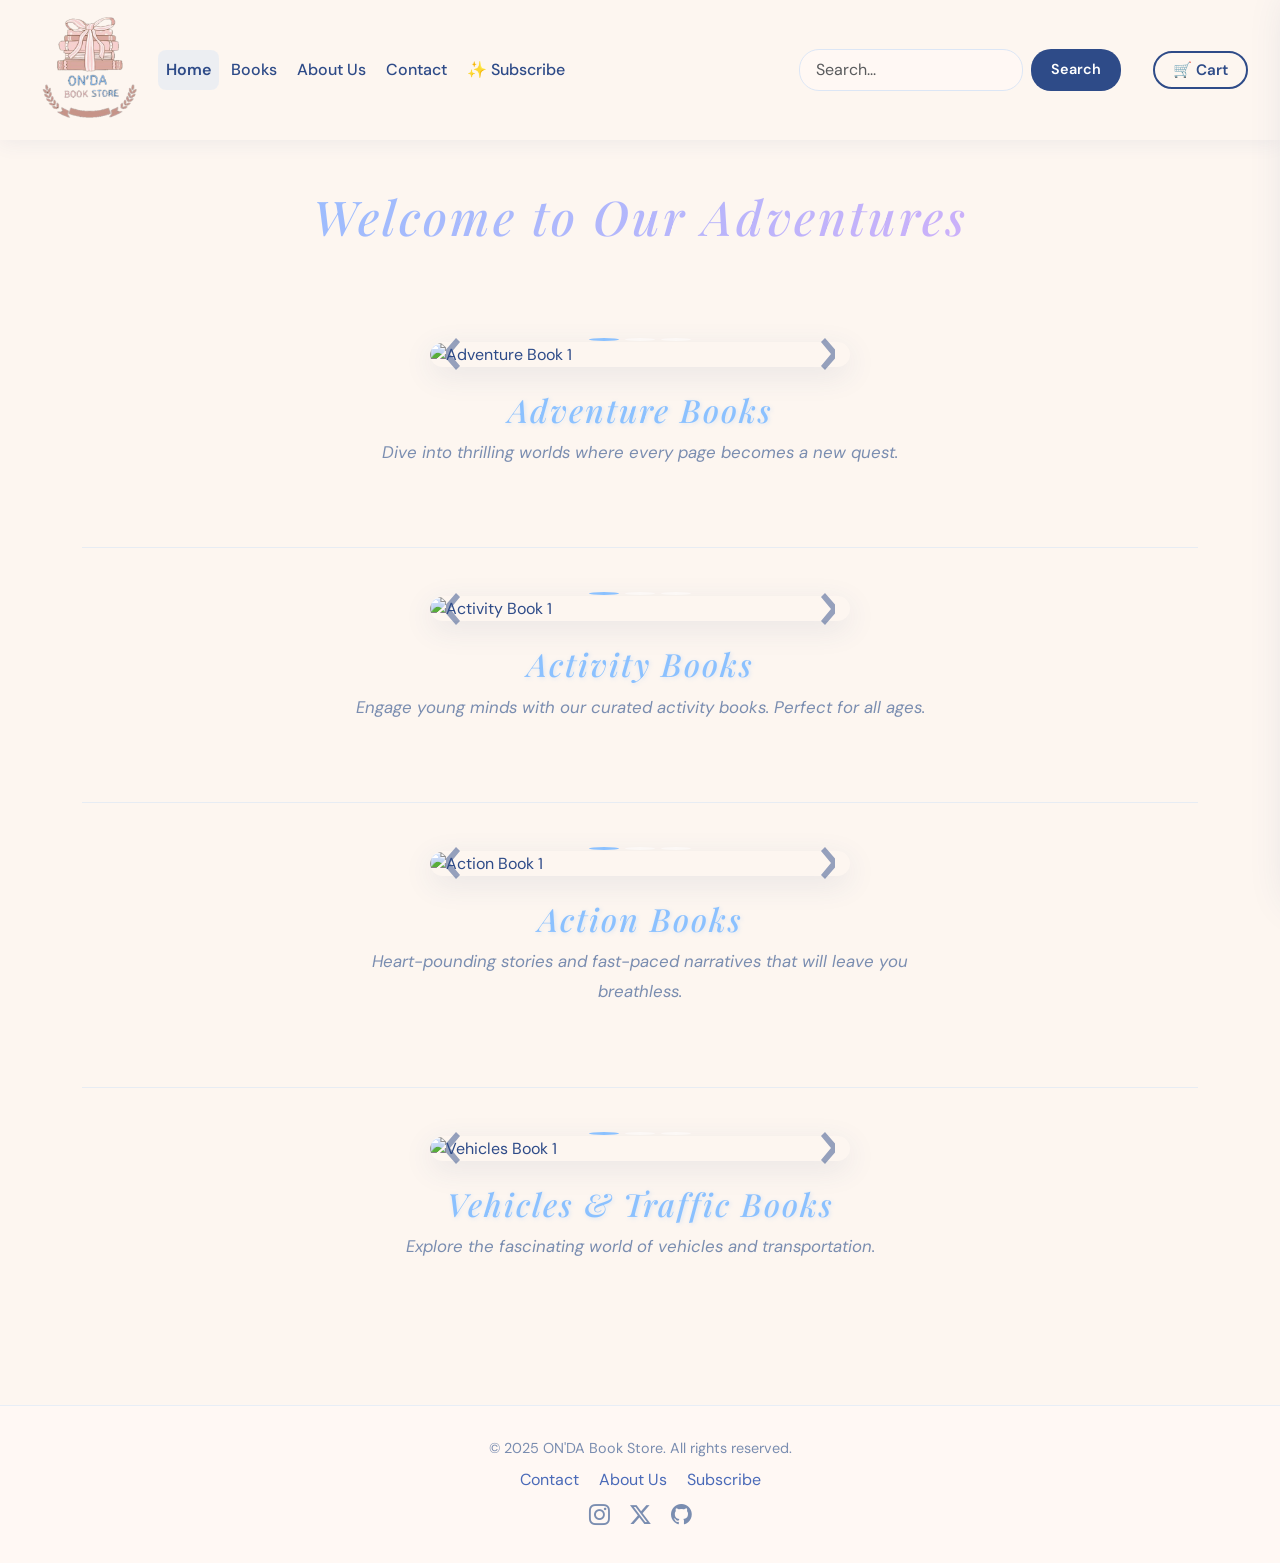
==== index.html @ bb0eda24 "ilk yukleme" ====
<!doctype html>
<html lang="en">
<head>
  <meta charset="utf-8">
  <title>ON'DA Book Store — Home</title>
  <meta name="viewport" content="width=device-width, initial-scale=1.0">
  <link href="https://cdn.jsdelivr.net/npm/bootstrap@5.0.2/dist/css/bootstrap.min.css" rel="stylesheet" integrity="sha384-EVSTQN3/azprG1Anm3QDgpJLIm9Nao0Yz1ztcQTwFspd3yD65VohhpuuCOmLASjC" crossorigin="anonymous">
  <link rel="stylesheet" href="https://cdn.jsdelivr.net/npm/bootstrap-icons@1.11.3/font/bootstrap-icons.css">
  <link rel="stylesheet" href="style.css">
</head>
<body>
<nav class="navbar navbar-expand-lg navbar-light">
  <div class="container-fluid">
    <a class="navbar-brand" href="index.html"><img src="logo.png" alt="ON'DA Book Store" width="110" height="110"></a>
    <button class="navbar-toggler" type="button" data-bs-toggle="collapse" data-bs-target="#navbarNav" aria-controls="navbarNav" aria-expanded="false" aria-label="Toggle navigation"><span class="navbar-toggler-icon"></span></button>
    <div class="collapse navbar-collapse" id="navbarNav">
      <ul class="navbar-nav me-auto mb-2 mb-lg-0">
        <li class="nav-item"><a class="nav-link active" href="index.html">Home</a></li>
        <li class="nav-item"><a class="nav-link" href="books.html">Books</a></li>
        <li class="nav-item"><a class="nav-link" href="aboutus.html">About Us</a></li>
        <li class="nav-item"><a class="nav-link" href="contact.html">Contact</a></li>
        <li class="nav-item"><a class="nav-link" href="subscription.html">✨ Subscribe</a></li>
      </ul>
      <div class="d-flex align-items-center gap-3">
        <form class="d-flex" onsubmit="event.preventDefault(); searchSite();"><input id="searchBox" class="form-control me-2" type="text" placeholder="Search..."><button class="btn btn-search" type="submit">Search</button></form>
        <div id="authNavArea"></div>
        <button id="cartBtn" class="btn-cart" onclick="openCart()">🛒 Cart <span class="cart-badge">0</span></button>
      </div>
    </div>
  </div>
</nav>
<!-- CART SIDEBAR -->
<div class="cart-overlay" id="cartOverlay"></div>
<div class="cart-sidebar" id="cartSidebar">
  <div class="cart-header"><h3>🛒 My Cart</h3><button class="btn-close-cart" onclick="closeCart()">✕</button></div>
  <div class="cart-items" id="cartItems"></div>
  <div class="cart-footer">
    <div class="cart-total"><span>Total</span><span id="cartTotal">$0</span></div>
    <button class="btn-checkout" onclick="openPaymentModal()">Proceed to Checkout →</button>
    <button class="btn-view-cart" onclick="window.location.href='cart.html'; closeCart();">View Cart</button>
  </div>
</div>
<!-- PAYMENT MODAL -->
<div class="modal-overlay" id="paymentModal">
  <div class="payment-modal" style="position:relative">
    <button class="btn-close-modal" onclick="closePaymentModal()">✕</button>
    <div class="payment-form">
      <h3>💳 Payment</h3>
      <div class="payment-methods">
        <button class="pay-method active" onclick="selectPayMethod(this)">💳 Credit Card</button>
        <button class="pay-method" onclick="selectPayMethod(this)">🏦 Bank Transfer</button>
      </div>
      <div class="card-field"><label>Cardholder Name</label><input type="text" placeholder="Full Name"></div>
      <div class="card-field"><label>Card Number</label><input type="text" placeholder="0000 0000 0000 0000" maxlength="19"></div>
      <div class="card-row">
        <div class="card-field"><label>Expiry Date</label><input type="text" placeholder="MM/YY" maxlength="5"></div>
        <div class="card-field"><label>CVV</label><input type="text" placeholder="123" maxlength="3"></div>
      </div>
      <button class="btn-pay" onclick="completePurchase()">Complete Purchase 🎉</button>
      <p class="secure-badge">🔒 Secured with 256-bit SSL encryption</p>
    </div>
    <div class="success-state" style="display:none">
      <span class="checkmark">✅</span>
      <h4>Order Confirmed!</h4>
      <p>Thank you! Your e-books are now available in your account.</p>
    </div>
  </div>
</div>

<div class="container" id="content">
  <div class="row"><div class="col-12 text-center mt-5 mb-3"><h1 class="anabaslik">Welcome to Our Adventures</h1></div></div>

  <div class="category-section">
    <div class="carousel-wrapper">
      <div id="carousel1" class="carousel slide" data-bs-ride="carousel">
        <div class="carousel-indicators">
          <button type="button" data-bs-target="#carousel1" data-bs-slide-to="0" class="active" aria-label="Slide 1"></button>
          <button type="button" data-bs-target="#carousel1" data-bs-slide-to="1" aria-label="Slide 2"></button>
          <button type="button" data-bs-target="#carousel1" data-bs-slide-to="2" aria-label="Slide 3"></button>
        </div>
        <div class="carousel-inner">
          <div class="carousel-item active"><img src="kapak.png" alt="Adventure Book 1"></div>
          <div class="carousel-item"><img src="kapak.png" alt="Adventure Book 2"></div>
          <div class="carousel-item"><img src="kapak.png" alt="Adventure Book 3"></div>
        </div>
        <button class="carousel-control-prev" type="button" data-bs-target="#carousel1" data-bs-slide="prev"><span class="carousel-control-prev-icon"></span><span class="visually-hidden">Previous</span></button>
        <button class="carousel-control-next" type="button" data-bs-target="#carousel1" data-bs-slide="next"><span class="carousel-control-next-icon"></span><span class="visually-hidden">Next</span></button>
      </div>
    </div>
    <h2 class="category-title mt-4">Adventure Books</h2>
    <p class="category-desc">Dive into thrilling worlds where every page becomes a new quest.</p>
  </div>

  <div class="category-section">
    <div class="carousel-wrapper">
      <div id="carousel2" class="carousel slide" data-bs-ride="carousel">
        <div class="carousel-indicators">
          <button type="button" data-bs-target="#carousel2" data-bs-slide-to="0" class="active" aria-label="Slide 1"></button>
          <button type="button" data-bs-target="#carousel2" data-bs-slide-to="1" aria-label="Slide 2"></button>
          <button type="button" data-bs-target="#carousel2" data-bs-slide-to="2" aria-label="Slide 3"></button>
        </div>
        <div class="carousel-inner">
          <div class="carousel-item active"><img src="kapak.png" alt="Activity Book 1"></div>
          <div class="carousel-item"><img src="kapak.png" alt="Activity Book 2"></div>
          <div class="carousel-item"><img src="kapak.png" alt="Activity Book 3"></div>
        </div>
        <button class="carousel-control-prev" type="button" data-bs-target="#carousel2" data-bs-slide="prev"><span class="carousel-control-prev-icon"></span><span class="visually-hidden">Previous</span></button>
        <button class="carousel-control-next" type="button" data-bs-target="#carousel2" data-bs-slide="next"><span class="carousel-control-next-icon"></span><span class="visually-hidden">Next</span></button>
      </div>
    </div>
    <h2 class="category-title mt-4">Activity Books</h2>
    <p class="category-desc">Engage young minds with our curated activity books. Perfect for all ages.</p>
  </div>

  <div class="category-section">
    <div class="carousel-wrapper">
      <div id="carousel3" class="carousel slide" data-bs-ride="carousel">
        <div class="carousel-indicators">
          <button type="button" data-bs-target="#carousel3" data-bs-slide-to="0" class="active" aria-label="Slide 1"></button>
          <button type="button" data-bs-target="#carousel3" data-bs-slide-to="1" aria-label="Slide 2"></button>
          <button type="button" data-bs-target="#carousel3" data-bs-slide-to="2" aria-label="Slide 3"></button>
        </div>
        <div class="carousel-inner">
          <div class="carousel-item active"><img src="kapak.png" alt="Action Book 1"></div>
          <div class="carousel-item"><img src="kapak.png" alt="Action Book 2"></div>
          <div class="carousel-item"><img src="kapak.png" alt="Action Book 3"></div>
        </div>
        <button class="carousel-control-prev" type="button" data-bs-target="#carousel3" data-bs-slide="prev"><span class="carousel-control-prev-icon"></span><span class="visually-hidden">Previous</span></button>
        <button class="carousel-control-next" type="button" data-bs-target="#carousel3" data-bs-slide="next"><span class="carousel-control-next-icon"></span><span class="visually-hidden">Next</span></button>
      </div>
    </div>
    <h2 class="category-title mt-4">Action Books</h2>
    <p class="category-desc">Heart-pounding stories and fast-paced narratives that will leave you breathless.</p>
  </div>

  <div class="category-section">
    <div class="carousel-wrapper">
      <div id="carousel4" class="carousel slide" data-bs-ride="carousel">
        <div class="carousel-indicators">
          <button type="button" data-bs-target="#carousel4" data-bs-slide-to="0" class="active" aria-label="Slide 1"></button>
          <button type="button" data-bs-target="#carousel4" data-bs-slide-to="1" aria-label="Slide 2"></button>
          <button type="button" data-bs-target="#carousel4" data-bs-slide-to="2" aria-label="Slide 3"></button>
        </div>
        <div class="carousel-inner">
          <div class="carousel-item active"><img src="kapak.png" alt="Vehicles Book 1"></div>
          <div class="carousel-item"><img src="kapak.png" alt="Vehicles Book 2"></div>
          <div class="carousel-item"><img src="kapak.png" alt="Vehicles Book 3"></div>
        </div>
        <button class="carousel-control-prev" type="button" data-bs-target="#carousel4" data-bs-slide="prev"><span class="carousel-control-prev-icon"></span><span class="visually-hidden">Previous</span></button>
        <button class="carousel-control-next" type="button" data-bs-target="#carousel4" data-bs-slide="next"><span class="carousel-control-next-icon"></span><span class="visually-hidden">Next</span></button>
      </div>
    </div>
    <h2 class="category-title mt-4">Vehicles &amp; Traffic Books</h2>
    <p class="category-desc">Explore the fascinating world of vehicles and transportation.</p>
  </div>
</div>

<footer class="footer text-center">
  <div class="container">
    <p>© 2025 ON'DA Book Store. All rights reserved.</p>
    <div class="mb-2">
      <a href="contact.html" class="mx-2">Contact</a>
      <a href="aboutus.html" class="mx-2">About Us</a>
      <a href="subscription.html" class="mx-2">Subscribe</a>
    </div>
    <div class="social-icons">
      <a href="#"><i class="bi bi-instagram"></i></a>
      <a href="#"><i class="bi bi-twitter-x"></i></a>
      <a href="#"><i class="bi bi-github"></i></a>
    </div>
  </div>
</footer>
<script src="https://cdn.jsdelivr.net/npm/bootstrap@5.0.2/dist/js/bootstrap.bundle.min.js" integrity="sha384-MrcW6ZMFYlzcLA8Nl+NtUVF0sA7MsXsP1UyJoMp4YLEuNSfAP+JcXn/tWtIaxVXM" crossorigin="anonymous"></script>
<script type="module" src="firebase.js"></script>
<script src="cart.js"></script>
<!-- AUTH MODAL -->
<div class="modal-overlay" id="authModal">
  <div class="auth-modal" style="position:relative">
    <button class="btn-close-modal" onclick="closeAuthModal()">✕</button>
    <div class="auth-tabs">
      <button class="auth-tab active" data-tab="signin" onclick="showAuthTab('signin')">Sign In</button>
      <button class="auth-tab" data-tab="signup" onclick="showAuthTab('signup')">Sign Up</button>
    </div>
    <button class="btn-google-auth" onclick="signInWithGoogle()"><img src="https://www.gstatic.com/firebasejs/ui/2.0.0/images/auth/google.svg" width="20"> Continue with Google</button>
    <div class="auth-divider"><span>or</span></div>
    <div id="signinForm">
      <div class="card-field"><label>Email</label><input type="email" id="siEmail" class="form-control" placeholder="you@example.com"></div>
      <div class="card-field"><label>Password</label><input type="password" id="siPass" class="form-control" placeholder="••••••••"></div>
      <p id="authError" class="auth-error"></p>
      <button class="btn-pay" onclick="handleSignIn()">Sign In</button>
    </div>
    <div id="signupForm" style="display:none">
      <div class="card-field"><label>Full Name</label><input type="text" id="suName" class="form-control" placeholder="Your name"></div>
      <div class="card-field"><label>Email</label><input type="email" id="suEmail" class="form-control" placeholder="you@example.com"></div>
      <div class="card-field"><label>Password</label><input type="password" id="suPass" class="form-control" placeholder="Min. 6 characters"></div>
      <div class="card-field"><label>Confirm Password</label><input type="password" id="suPass2" class="form-control" placeholder="Repeat password"></div>
      <p id="authError" class="auth-error"></p>
      <button class="btn-pay" onclick="handleSignUp()">Create Account</button>
    </div>
  </div>
</div>
<script type="module" src="auth.js"></script>
</body>
</html>
---- style.css ----
@import url('https://fonts.googleapis.com/css2?family=Playfair+Display:ital,wght@0,400;0,700;1,400&family=DM+Sans:wght@300;400;500;600&display=swap');

:root {
  --bg: #fdf6f0;
  --bg2: #fff8f4;
  --navy: #2e4b88;
  --navy-light: #4a6ab8;
  --accent: #8bc1ff;
  --accent2: #dcacf8;
  --text: #2e4b88;
  --text-muted: #7a8db0;
  --card-bg: #ffffff;
  --shadow: 0 8px 30px rgba(46, 75, 136, 0.1);
  --radius: 16px;
}

* {
  box-sizing: border-box;
  margin: 0;
  padding: 0;
}

body {
  background-color: var(--bg);
  font-family: 'DM Sans', sans-serif;
  color: var(--text);
  min-height: 100vh;
}

/* ─── NAVBAR ─── */
.navbar {
  background: rgba(253, 246, 240, 0.95);
  backdrop-filter: blur(10px);
  box-shadow: 0 2px 20px rgba(46, 75, 136, 0.08);
  padding: 10px 20px;
  animation: slideDown 0.6s ease-out;
  position: sticky;
  top: 0;
  z-index: 1000;
}

@keyframes slideDown {
  from { opacity: 0; transform: translateY(-20px); }
  to   { opacity: 1; transform: translateY(0); }
}

.navbar-brand img {
  transition: transform 0.3s ease;
}
.navbar-brand img:hover {
  transform: scale(1.05);
}

.navbar-nav {
  gap: 4px;
}

.navbar .nav-link {
  font-family: 'DM Sans', sans-serif;
  font-size: 1rem;
  font-weight: 500;
  color: var(--navy) !important;
  padding: 8px 16px;
  border-radius: 8px;
  transition: background 0.2s ease, color 0.2s ease;
  position: relative;
}

.navbar .nav-link:hover,
.navbar .nav-link.active {
  background: rgba(139, 193, 255, 0.15);
  color: var(--navy) !important;
}

.navbar .nav-link.active {
  font-weight: 600;
}

.navbar .form-control {
  border-radius: 20px;
  padding: 8px 16px;
  border: 1.5px solid #dce6f5;
  background: var(--bg2);
  font-family: 'DM Sans', sans-serif;
  transition: all 0.3s ease;
}
.navbar .form-control:focus {
  outline: none;
  border-color: var(--accent);
  box-shadow: 0 0 0 3px rgba(139, 193, 255, 0.2);
}

.navbar .btn-search {
  border-radius: 20px;
  padding: 8px 20px;
  border: none;
  background: var(--navy);
  color: #fff;
  font-family: 'DM Sans', sans-serif;
  font-weight: 600;
  font-size: 0.9rem;
  transition: all 0.3s ease;
}
.navbar .btn-search:hover {
  background: var(--navy-light);
  transform: scale(1.05);
}

@media (max-width: 768px) {
  .navbar { padding: 10px 15px; }
}

/* ─── SAYFA BAŞLIKLARI ─── */
.anabaslik {
  font-family: 'Playfair Display', serif;
  font-style: italic;
  font-size: 3rem;
  letter-spacing: 3px;
  background: linear-gradient(135deg, var(--accent), var(--accent2));
  -webkit-background-clip: text;
  -webkit-text-fill-color: transparent;
  background-clip: text;
  text-align: center;
  animation: fadeUp 0.8s ease-out;
  margin-bottom: 2rem;
}

@keyframes fadeUp {
  from { opacity: 0; transform: translateY(20px); }
  to   { opacity: 1; transform: translateY(0); }
}

/* ─── KATEGORİ BAŞLIKLARI ─── */
.category-title {
  font-family: 'Playfair Display', serif;
  font-style: italic;
  font-size: 2rem;
  color: var(--accent);
  text-align: center;
  letter-spacing: 2px;
  margin: 2rem 0 0.5rem;
  text-shadow: 1px 1px 4px rgba(139, 193, 255, 0.3);
}

.category-desc {
  font-family: 'DM Sans', sans-serif;
  font-size: 1.05rem;
  color: var(--text-muted);
  text-align: center;
  font-style: italic;
  line-height: 1.8;
  max-width: 600px;
  margin: 0 auto 2rem;
}

/* ─── CAROUSEL ─── */
.carousel-wrapper {
  max-width: 420px;
  margin: 0 auto;
}

.carousel-inner {
  border-radius: var(--radius);
  overflow: hidden;
  box-shadow: var(--shadow);
}

.carousel-item img {
  width: 100%;
  height: 380px;
  object-fit: cover;
  border-radius: var(--radius);
  transition: transform 0.4s ease;
}
.carousel-item img:hover {
  transform: scale(1.02);
}

.carousel-indicators button {
  background-color: #aaa;
  width: 10px;
  height: 10px;
  border-radius: 50%;
  border: none;
}
.carousel-indicators .active {
  background-color: var(--accent);
}

.carousel-control-prev-icon {
  background-image: url("data:image/svg+xml,%3Csvg xmlns='http://www.w3.org/2000/svg' fill='%232e4b88' viewBox='0 0 8 8'%3E%3Cpath d='M2.5 0L3.5 1 1 4 3.5 7 2.5 8-1 4 2.5 0z'/%3E%3C/svg%3E");
}
.carousel-control-next-icon {
  background-image: url("data:image/svg+xml,%3Csvg xmlns='http://www.w3.org/2000/svg' fill='%232e4b88' viewBox='0 0 8 8'%3E%3Cpath d='M5.5 0L4.5 1 7 4 4.5 7 5.5 8 9 4 5.5 0z'/%3E%3C/svg%3E");
}

/* ─── KİTAP KATEGORİ BÖLÜMÜ ─── */
.category-section {
  padding: 3rem 0;
  border-bottom: 1px solid rgba(139, 193, 255, 0.2);
}
.category-section:last-child {
  border-bottom: none;
}

/* ─── BOOKS SAYFASI KİTAP KARTLARI ─── */
.book-card {
  background: var(--card-bg);
  border-radius: var(--radius);
  box-shadow: var(--shadow);
  overflow: hidden;
  transition: transform 0.3s ease, box-shadow 0.3s ease;
  height: 100%;
}
.book-card:hover {
  transform: translateY(-6px);
  box-shadow: 0 16px 40px rgba(46, 75, 136, 0.15);
}
.book-card img {
  width: 100%;
  height: 220px;
  object-fit: cover;
}
.book-card-body {
  padding: 1.2rem;
}
.book-card-title {
  font-family: 'Playfair Display', serif;
  font-size: 1.1rem;
  color: var(--navy);
  margin-bottom: 0.3rem;
}
.book-card-author {
  font-size: 0.85rem;
  color: var(--text-muted);
  margin-bottom: 0.8rem;
}
.book-card-price {
  font-weight: 600;
  color: var(--navy-light);
}
.btn-book {
  background: var(--navy);
  color: #fff;
  border: none;
  border-radius: 10px;
  padding: 6px 16px;
  font-size: 0.85rem;
  font-family: 'DM Sans', sans-serif;
  transition: background 0.2s ease;
}
.btn-book:hover {
  background: var(--navy-light);
  color: #fff;
}

/* ─── ABOUT US SAYFASI ─── */
.about-hero {
  background: linear-gradient(135deg, rgba(139,193,255,0.15), rgba(220,172,248,0.15));
  border-radius: var(--radius);
  padding: 3rem 2rem;
  text-align: center;
  margin: 2rem 0;
}
.about-hero p {
  font-size: 1.1rem;
  color: var(--text-muted);
  max-width: 700px;
  margin: 1rem auto 0;
  line-height: 1.9;
}
.team-card {
  background: var(--card-bg);
  border-radius: var(--radius);
  box-shadow: var(--shadow);
  padding: 2rem;
  text-align: center;
  transition: transform 0.3s ease;
}
.team-card:hover {
  transform: translateY(-4px);
}
.team-card .avatar {
  width: 80px;
  height: 80px;
  border-radius: 50%;
  background: linear-gradient(135deg, var(--accent), var(--accent2));
  display: flex;
  align-items: center;
  justify-content: center;
  margin: 0 auto 1rem;
  font-size: 2rem;
  color: #fff;
}
.team-card h5 {
  font-family: 'Playfair Display', serif;
  color: var(--navy);
  margin-bottom: 0.3rem;
}
.team-card p {
  font-size: 0.9rem;
  color: var(--text-muted);
}
.values-card {
  background: var(--card-bg);
  border-radius: var(--radius);
  box-shadow: var(--shadow);
  padding: 2rem;
  height: 100%;
  border-left: 4px solid var(--accent);
}
.values-card h5 {
  font-family: 'Playfair Display', serif;
  color: var(--navy);
  margin-bottom: 0.5rem;
}
.values-card p {
  font-size: 0.95rem;
  color: var(--text-muted);
  line-height: 1.7;
}

/* ─── CONTACT SAYFASI ─── */
.form-container {
  max-width: 680px;
  background: var(--card-bg);
  margin: 3rem auto;
  padding: 3rem;
  border-radius: var(--radius);
  box-shadow: var(--shadow);
}
.form-title {
  font-family: 'Playfair Display', serif;
  font-size: 1.8rem;
  color: var(--navy);
  margin-bottom: 1.5rem;
  text-align: center;
}
label {
  font-weight: 500;
  margin-bottom: 6px;
  color: var(--navy);
}
.form-control:focus {
  box-shadow: 0 0 0 3px rgba(139, 193, 255, 0.25);
  border-color: var(--accent);
}
.btn-custom {
  background: var(--navy);
  border: none;
  transition: background 0.2s ease;
  font-weight: 500;
  width: 100%;
  color: #fff;
  border-radius: 10px;
  padding: 12px;
  font-family: 'DM Sans', sans-serif;
}
.btn-custom:hover {
  background: var(--navy-light);
  color: #fff;
}

/* ─── FOOTER ─── */
.footer {
  background: var(--bg2);
  border-top: 1px solid rgba(139, 193, 255, 0.2);
  padding: 2rem 0;
  margin-top: 4rem;
}
.footer p {
  color: var(--text-muted);
  font-size: 0.9rem;
  margin-bottom: 0.5rem;
  animation: none;
}
.footer a {
  color: var(--navy-light);
  text-decoration: none;
  transition: color 0.2s ease;
}
.footer a:hover {
  color: var(--navy);
  text-decoration: underline;
}
.footer .social-icons a {
  font-size: 1.3rem;
  margin: 0 8px;
  color: var(--text-muted);
  transition: color 0.2s ease;
}
.footer .social-icons a:hover {
  color: var(--navy);
}

/* ─── ANIMASYONLAR ─── */
@keyframes fadeIn {
  from { opacity: 0; transform: scale(0.97); }
  to   { opacity: 1; transform: scale(1); }
}

.fade-in {
  animation: fadeUp 0.7s ease-out both;
}

/* ─── SEARCH HIGHLIGHT ─── */
.search-highlight {
  background-color: #fff3a3;
  border-radius: 3px;
  padding: 1px 2px;
}

/* ─── CART BUTTON (Navbar) ─── */
.btn-cart {
  position: relative;
  background: none;
  border: 2px solid var(--navy);
  border-radius: 50px;
  padding: 6px 18px;
  color: var(--navy);
  font-family: 'DM Sans', sans-serif;
  font-weight: 600;
  font-size: 0.95rem;
  cursor: pointer;
  transition: all 0.2s ease;
  display: flex;
  align-items: center;
  gap: 6px;
  white-space: nowrap;
}
.btn-cart:hover {
  background: var(--navy);
  color: #fff;
}
.cart-badge {
  position: absolute;
  top: -8px;
  right: -8px;
  background: #ff6b6b;
  color: #fff;
  border-radius: 50%;
  width: 20px;
  height: 20px;
  font-size: 0.7rem;
  font-weight: 700;
  display: flex;
  align-items: center;
  justify-content: center;
  display: none;
}
.cart-badge.show { display: flex; }

/* ─── CART SIDEBAR ─── */
.cart-overlay {
  position: fixed;
  inset: 0;
  background: rgba(0,0,0,0.4);
  z-index: 2000;
  opacity: 0;
  pointer-events: none;
  transition: opacity 0.3s ease;
}
.cart-overlay.open {
  opacity: 1;
  pointer-events: all;
}
.cart-sidebar {
  position: fixed;
  top: 0;
  right: -440px;
  width: 420px;
  max-width: 95vw;
  height: 100vh;
  background: var(--bg2);
  z-index: 2001;
  display: flex;
  flex-direction: column;
  box-shadow: -8px 0 40px rgba(46,75,136,0.15);
  transition: right 0.35s cubic-bezier(0.4,0,0.2,1);
}
.cart-sidebar.open { right: 0; }

.cart-header {
  padding: 1.5rem 1.5rem 1rem;
  border-bottom: 1px solid rgba(139,193,255,0.2);
  display: flex;
  align-items: center;
  justify-content: space-between;
}
.cart-header h3 {
  font-family: 'Playfair Display', serif;
  font-size: 1.5rem;
  color: var(--navy);
  margin: 0;
}
.btn-close-cart {
  background: none;
  border: none;
  font-size: 1.5rem;
  color: var(--text-muted);
  cursor: pointer;
  transition: color 0.2s;
  line-height: 1;
}
.btn-close-cart:hover { color: var(--navy); }

.cart-items {
  flex: 1;
  overflow-y: auto;
  padding: 1rem 1.5rem;
}
.cart-empty {
  text-align: center;
  color: var(--text-muted);
  margin-top: 3rem;
  font-style: italic;
}
.cart-empty .empty-icon { font-size: 4rem; margin-bottom: 1rem; }

.cart-item {
  display: flex;
  align-items: center;
  gap: 1rem;
  padding: 1rem 0;
  border-bottom: 1px solid rgba(139,193,255,0.15);
  animation: fadeUp 0.3s ease;
}
.cart-item-img {
  width: 60px;
  height: 75px;
  object-fit: cover;
  border-radius: 8px;
  background: linear-gradient(135deg, var(--accent), var(--accent2));
  flex-shrink: 0;
  display: flex;
  align-items: center;
  justify-content: center;
  font-size: 1.5rem;
}
.cart-item-info { flex: 1; min-width: 0; }
.cart-item-title {
  font-family: 'Playfair Display', serif;
  font-size: 0.95rem;
  color: var(--navy);
  white-space: nowrap;
  overflow: hidden;
  text-overflow: ellipsis;
}
.cart-item-price {
  font-size: 0.85rem;
  color: var(--navy-light);
  font-weight: 600;
  margin-top: 2px;
}
.cart-item-qty {
  display: flex;
  align-items: center;
  gap: 8px;
}
.qty-btn {
  width: 28px;
  height: 28px;
  border-radius: 50%;
  border: 1.5px solid var(--accent);
  background: none;
  color: var(--navy);
  font-size: 1rem;
  cursor: pointer;
  display: flex;
  align-items: center;
  justify-content: center;
  transition: all 0.2s;
}
.qty-btn:hover { background: var(--accent); color: #fff; }
.qty-val { font-weight: 600; color: var(--navy); min-width: 16px; text-align: center; }
.btn-remove-item {
  background: none;
  border: none;
  color: #ff6b6b;
  cursor: pointer;
  font-size: 1rem;
  padding: 4px;
  transition: transform 0.2s;
}
.btn-remove-item:hover { transform: scale(1.2); }

.cart-footer {
  padding: 1.2rem 1.5rem;
  border-top: 1px solid rgba(139,193,255,0.2);
  background: var(--card-bg);
}
.cart-total {
  display: flex;
  justify-content: space-between;
  font-family: 'Playfair Display', serif;
  font-size: 1.2rem;
  color: var(--navy);
  font-weight: 700;
  margin-bottom: 1rem;
}
.btn-checkout {
  width: 100%;
  background: linear-gradient(135deg, var(--navy), var(--navy-light));
  color: #fff;
  border: none;
  border-radius: 12px;
  padding: 14px;
  font-family: 'DM Sans', sans-serif;
  font-weight: 700;
  font-size: 1rem;
  cursor: pointer;
  transition: all 0.2s ease;
  margin-bottom: 8px;
}
.btn-checkout:hover { transform: translateY(-2px); box-shadow: 0 8px 20px rgba(46,75,136,0.3); }
.btn-view-cart {
  width: 100%;
  background: none;
  color: var(--navy);
  border: 2px solid var(--navy);
  border-radius: 12px;
  padding: 12px;
  font-family: 'DM Sans', sans-serif;
  font-weight: 600;
  cursor: pointer;
  transition: all 0.2s ease;
}
.btn-view-cart:hover { background: var(--navy); color: #fff; }

/* ─── ADD TO CART ANIMATION ─── */
@keyframes cartPop {
  0%   { transform: scale(1); }
  50%  { transform: scale(1.15); }
  100% { transform: scale(1); }
}
.cart-pop { animation: cartPop 0.3s ease; }

/* ─── CONTACT PAGE (YENİ) ─── */
.contact-hero {
  background: linear-gradient(135deg, #8bc1ff 0%, #dcacf8 50%, #ffb3c6 100%);
  border-radius: 24px;
  padding: 4rem 2rem;
  text-align: center;
  margin: 2rem 0 3rem;
  position: relative;
  overflow: hidden;
}
.contact-hero::before {
  content: '';
  position: absolute;
  top: -50%;
  left: -50%;
  width: 200%;
  height: 200%;
  background: radial-gradient(circle, rgba(255,255,255,0.15) 0%, transparent 70%);
  animation: rotate 12s linear infinite;
}
@keyframes rotate {
  from { transform: rotate(0deg); }
  to   { transform: rotate(360deg); }
}
.contact-hero h2 {
  font-family: 'Playfair Display', serif;
  font-size: 2.5rem;
  color: #fff;
  font-style: italic;
  position: relative;
  z-index: 1;
  margin-bottom: 0.5rem;
}
.contact-hero p {
  color: rgba(255,255,255,0.9);
  font-size: 1.1rem;
  position: relative;
  z-index: 1;
  animation: none;
}

.contact-info-cards {
  display: grid;
  grid-template-columns: repeat(auto-fit, minmax(180px, 1fr));
  gap: 1rem;
  margin-bottom: 2.5rem;
}
.contact-info-card {
  background: var(--card-bg);
  border-radius: var(--radius);
  padding: 1.5rem;
  text-align: center;
  box-shadow: var(--shadow);
  transition: transform 0.3s ease;
  border-top: 4px solid transparent;
}
.contact-info-card:nth-child(1) { border-top-color: #8bc1ff; }
.contact-info-card:nth-child(2) { border-top-color: #dcacf8; }
.contact-info-card:nth-child(3) { border-top-color: #ffb3c6; }
.contact-info-card:nth-child(4) { border-top-color: #b5f4c1; }
.contact-info-card:hover { transform: translateY(-5px); }
.contact-info-card .icon {
  font-size: 2rem;
  margin-bottom: 0.7rem;
  display: block;
}
.contact-info-card h6 {
  font-family: 'Playfair Display', serif;
  color: var(--navy);
  margin-bottom: 0.3rem;
  font-size: 1rem;
}
.contact-info-card p {
  font-size: 0.85rem;
  color: var(--text-muted);
  margin: 0;
  animation: none;
}

.contact-grid {
  display: grid;
  grid-template-columns: 1fr 1fr;
  gap: 2rem;
  margin-bottom: 3rem;
}
@media (max-width: 768px) {
  .contact-grid { grid-template-columns: 1fr; }
}

.contact-form-card {
  background: var(--card-bg);
  border-radius: 24px;
  padding: 2.5rem;
  box-shadow: var(--shadow);
}
.contact-form-card h3 {
  font-family: 'Playfair Display', serif;
  font-size: 1.6rem;
  color: var(--navy);
  margin-bottom: 1.5rem;
  display: flex;
  align-items: center;
  gap: 10px;
}

.faq-card {
  background: var(--card-bg);
  border-radius: 24px;
  padding: 2.5rem;
  box-shadow: var(--shadow);
}
.faq-card h3 {
  font-family: 'Playfair Display', serif;
  font-size: 1.6rem;
  color: var(--navy);
  margin-bottom: 1.5rem;
  display: flex;
  align-items: center;
  gap: 10px;
}
.faq-item {
  border-bottom: 1px solid rgba(139,193,255,0.2);
  padding: 1rem 0;
}
.faq-item:last-child { border-bottom: none; }
.faq-question {
  font-weight: 600;
  color: var(--navy);
  cursor: pointer;
  display: flex;
  justify-content: space-between;
  align-items: center;
  user-select: none;
}
.faq-question .arrow {
  transition: transform 0.3s ease;
  color: var(--accent);
  font-size: 1.2rem;
}
.faq-answer {
  color: var(--text-muted);
  font-size: 0.9rem;
  line-height: 1.7;
  max-height: 0;
  overflow: hidden;
  transition: max-height 0.35s ease, padding 0.3s ease;
}
.faq-item.open .faq-answer { max-height: 200px; padding-top: 0.6rem; }
.faq-item.open .arrow { transform: rotate(180deg); }

/* ─── SUBSCRIPTION PAGE ─── */
.sub-hero {
  text-align: center;
  padding: 3rem 1rem 2rem;
}
.sub-hero h1 {
  font-family: 'Playfair Display', serif;
  font-style: italic;
  font-size: 2.8rem;
  background: linear-gradient(135deg, var(--accent), var(--accent2), #ffb3c6);
  -webkit-background-clip: text;
  -webkit-text-fill-color: transparent;
  background-clip: text;
  margin-bottom: 0.8rem;
}
.sub-hero p { color: var(--text-muted); font-size: 1.1rem; }

.toggle-billing {
  display: flex;
  align-items: center;
  justify-content: center;
  gap: 1rem;
  margin: 1.5rem 0 2.5rem;
}
.toggle-billing span {
  font-weight: 600;
  color: var(--navy);
  font-size: 0.95rem;
}
.toggle-switch {
  position: relative;
  width: 56px;
  height: 28px;
}
.toggle-switch input { display: none; }
.toggle-slider {
  position: absolute;
  inset: 0;
  background: #dce6f5;
  border-radius: 28px;
  cursor: pointer;
  transition: background 0.3s;
}
.toggle-slider::before {
  content: '';
  position: absolute;
  width: 22px;
  height: 22px;
  left: 3px;
  top: 3px;
  background: #fff;
  border-radius: 50%;
  transition: transform 0.3s;
  box-shadow: 0 2px 6px rgba(0,0,0,0.15);
}
.toggle-switch input:checked + .toggle-slider { background: var(--navy); }
.toggle-switch input:checked + .toggle-slider::before { transform: translateX(28px); }
.badge-save {
  background: linear-gradient(135deg, #b5f4c1, #8bc1ff);
  color: var(--navy);
  border-radius: 20px;
  padding: 3px 10px;
  font-size: 0.75rem;
  font-weight: 700;
}

.plan-cards {
  display: grid;
  grid-template-columns: repeat(auto-fit, minmax(260px, 1fr));
  gap: 1.5rem;
  margin-bottom: 4rem;
}
.plan-card {
  background: var(--card-bg);
  border-radius: 24px;
  padding: 2.5rem 2rem;
  box-shadow: var(--shadow);
  position: relative;
  transition: transform 0.3s ease, box-shadow 0.3s ease;
  border: 2px solid transparent;
  text-align: center;
}
.plan-card:hover {
  transform: translateY(-8px);
  box-shadow: 0 20px 50px rgba(46,75,136,0.15);
}
.plan-card.popular {
  border-color: var(--accent);
  transform: scale(1.04);
}
.plan-card.popular:hover { transform: scale(1.04) translateY(-8px); }
.popular-badge {
  position: absolute;
  top: -14px;
  left: 50%;
  transform: translateX(-50%);
  background: linear-gradient(135deg, var(--accent), var(--accent2));
  color: var(--navy);
  font-weight: 700;
  font-size: 0.78rem;
  padding: 4px 16px;
  border-radius: 20px;
  white-space: nowrap;
}
.plan-icon { font-size: 3rem; margin-bottom: 1rem; display: block; }
.plan-name {
  font-family: 'Playfair Display', serif;
  font-size: 1.5rem;
  color: var(--navy);
  margin-bottom: 0.5rem;
}
.plan-price {
  font-size: 2.8rem;
  font-weight: 700;
  color: var(--navy);
  line-height: 1;
  margin-bottom: 0.3rem;
}
.plan-price sup { font-size: 1.2rem; vertical-align: top; margin-top: 6px; display: inline-block; }
.plan-price span { font-size: 1rem; font-weight: 400; color: var(--text-muted); }
.plan-desc { color: var(--text-muted); font-size: 0.9rem; margin-bottom: 1.5rem; }
.plan-features { list-style: none; text-align: left; margin-bottom: 2rem; }
.plan-features li {
  padding: 6px 0;
  color: var(--navy);
  font-size: 0.9rem;
  display: flex;
  align-items: center;
  gap: 8px;
}
.plan-features li .check { color: #4caf50; font-size: 1rem; }
.plan-features li .cross { color: #ccc; font-size: 1rem; }
.btn-plan {
  width: 100%;
  padding: 13px;
  border-radius: 12px;
  border: 2px solid var(--navy);
  background: none;
  color: var(--navy);
  font-family: 'DM Sans', sans-serif;
  font-weight: 700;
  font-size: 1rem;
  cursor: pointer;
  transition: all 0.2s ease;
}
.btn-plan:hover, .plan-card.popular .btn-plan {
  background: var(--navy);
  color: #fff;
}
.plan-card.popular .btn-plan:hover { background: var(--navy-light); }

/* Credits Section */
.credits-section {
  background: var(--card-bg);
  border-radius: 24px;
  padding: 3rem 2rem;
  box-shadow: var(--shadow);
  margin-bottom: 3rem;
}
.credits-section h2 {
  font-family: 'Playfair Display', serif;
  font-size: 2rem;
  color: var(--navy);
  text-align: center;
  margin-bottom: 0.5rem;
}
.credits-section > p {
  text-align: center;
  color: var(--text-muted);
  margin-bottom: 2rem;
  animation: none;
}
.credit-packs {
  display: grid;
  grid-template-columns: repeat(auto-fit, minmax(160px, 1fr));
  gap: 1rem;
}
.credit-pack {
  background: var(--bg);
  border-radius: var(--radius);
  padding: 1.5rem 1rem;
  text-align: center;
  border: 2px solid transparent;
  cursor: pointer;
  transition: all 0.2s ease;
}
.credit-pack:hover, .credit-pack.selected {
  border-color: var(--accent);
  background: rgba(139,193,255,0.08);
  transform: translateY(-3px);
}
.credit-pack .pack-books { font-size: 2rem; font-weight: 700; color: var(--navy); }
.credit-pack .pack-label { font-size: 0.8rem; color: var(--text-muted); margin-bottom: 0.5rem; }
.credit-pack .pack-price { font-size: 1.2rem; font-weight: 700; color: var(--navy-light); }
.credit-pack .pack-save { font-size: 0.75rem; color: #4caf50; font-weight: 600; }
.btn-buy-credits {
  display: block;
  margin: 2rem auto 0;
  padding: 13px 40px;
  background: linear-gradient(135deg, var(--accent), var(--accent2));
  border: none;
  border-radius: 12px;
  color: var(--navy);
  font-family: 'DM Sans', sans-serif;
  font-weight: 700;
  font-size: 1rem;
  cursor: pointer;
  transition: all 0.2s ease;
}
.btn-buy-credits:hover { transform: translateY(-2px); box-shadow: 0 8px 20px rgba(139,193,255,0.4); }

/* ─── CART PAGE ─── */
.cart-page-grid {
  display: grid;
  grid-template-columns: 1fr 360px;
  gap: 2rem;
  align-items: start;
}
@media (max-width: 900px) { .cart-page-grid { grid-template-columns: 1fr; } }

.cart-page-items {
  background: var(--card-bg);
  border-radius: 24px;
  padding: 2rem;
  box-shadow: var(--shadow);
}
.cart-page-items h2 {
  font-family: 'Playfair Display', serif;
  font-size: 1.6rem;
  color: var(--navy);
  margin-bottom: 1.5rem;
}
.cart-page-item {
  display: flex;
  align-items: center;
  gap: 1.2rem;
  padding: 1.2rem 0;
  border-bottom: 1px solid rgba(139,193,255,0.15);
}
.cart-page-item:last-child { border-bottom: none; }
.cart-page-img {
  width: 80px;
  height: 100px;
  object-fit: cover;
  border-radius: 10px;
  background: linear-gradient(135deg, var(--accent), var(--accent2));
  flex-shrink: 0;
  display: flex;
  align-items: center;
  justify-content: center;
  font-size: 2rem;
}
.cart-page-info { flex: 1; }
.cart-page-title {
  font-family: 'Playfair Display', serif;
  color: var(--navy);
  font-size: 1.1rem;
  margin-bottom: 0.2rem;
}
.cart-page-author { font-size: 0.85rem; color: var(--text-muted); }
.cart-page-controls {
  display: flex;
  flex-direction: column;
  align-items: flex-end;
  gap: 0.8rem;
}
.cart-page-price { font-weight: 700; color: var(--navy); font-size: 1.1rem; }

.order-summary {
  background: var(--card-bg);
  border-radius: 24px;
  padding: 2rem;
  box-shadow: var(--shadow);
  position: sticky;
  top: 100px;
}
.order-summary h3 {
  font-family: 'Playfair Display', serif;
  font-size: 1.4rem;
  color: var(--navy);
  margin-bottom: 1.5rem;
}
.summary-row {
  display: flex;
  justify-content: space-between;
  padding: 0.5rem 0;
  color: var(--text-muted);
  font-size: 0.95rem;
}
.summary-row.total {
  border-top: 2px solid rgba(139,193,255,0.3);
  margin-top: 0.8rem;
  padding-top: 1rem;
  font-family: 'Playfair Display', serif;
  font-size: 1.2rem;
  color: var(--navy);
  font-weight: 700;
}
.coupon-row {
  display: flex;
  gap: 8px;
  margin: 1rem 0;
}
.coupon-row input {
  flex: 1;
  border-radius: 10px;
  border: 1.5px solid #dce6f5;
  padding: 8px 12px;
  font-family: 'DM Sans', sans-serif;
  font-size: 0.9rem;
}
.coupon-row input:focus { outline: none; border-color: var(--accent); }
.btn-coupon {
  background: var(--navy);
  color: #fff;
  border: none;
  border-radius: 10px;
  padding: 8px 16px;
  font-weight: 600;
  cursor: pointer;
  transition: background 0.2s;
  font-size: 0.85rem;
}
.btn-coupon:hover { background: var(--navy-light); }

/* Payment Modal */
.modal-overlay {
  position: fixed;
  inset: 0;
  background: rgba(0,0,0,0.5);
  z-index: 3000;
  display: none;
  align-items: center;
  justify-content: center;
  padding: 1rem;
}
.modal-overlay.open { display: flex; }
.payment-modal {
  background: var(--card-bg);
  border-radius: 24px;
  padding: 2.5rem;
  width: 100%;
  max-width: 480px;
  box-shadow: 0 30px 80px rgba(0,0,0,0.2);
  animation: fadeUp 0.3s ease;
  max-height: 90vh;
  overflow-y: auto;
}
.btn-close-modal {
  position: absolute;
  top: 16px;
  right: 20px;
  background: none;
  border: none;
  font-size: 1.5rem;
  color: var(--text-muted);
  cursor: pointer;
  line-height: 1;
  transition: color 0.2s;
  z-index: 1;
}
.btn-close-modal:hover { color: var(--navy); }

.payment-modal h3 {
  font-family: 'Playfair Display', serif;
  font-size: 1.6rem;
  color: var(--navy);
  margin-bottom: 1.5rem;
  text-align: center;
}
.payment-methods {
  display: flex;
  gap: 10px;
  margin-bottom: 1.5rem;
}
.pay-method {
  flex: 1;
  padding: 10px;
  border: 2px solid #dce6f5;
  border-radius: 10px;
  background: none;
  cursor: pointer;
  font-family: 'DM Sans', sans-serif;
  font-size: 0.85rem;
  font-weight: 600;
  color: var(--navy);
  transition: all 0.2s;
  text-align: center;
}
.pay-method.active { border-color: var(--accent); background: rgba(139,193,255,0.1); }
.pay-method:hover { border-color: var(--navy); }
.card-field {
  margin-bottom: 1rem;
}
.card-field label {
  display: block;
  font-size: 0.85rem;
  font-weight: 600;
  color: var(--navy);
  margin-bottom: 6px;
}
.card-field input {
  width: 100%;
  padding: 10px 14px;
  border: 1.5px solid #dce6f5;
  border-radius: 10px;
  font-family: 'DM Sans', sans-serif;
  font-size: 0.95rem;
  transition: border-color 0.2s;
}
.card-field input:focus { outline: none; border-color: var(--accent); }
.card-row { display: grid; grid-template-columns: 1fr 1fr; gap: 1rem; }
.btn-pay {
  width: 100%;
  padding: 14px;
  background: linear-gradient(135deg, var(--navy), var(--navy-light));
  color: #fff;
  border: none;
  border-radius: 12px;
  font-family: 'DM Sans', sans-serif;
  font-weight: 700;
  font-size: 1.05rem;
  cursor: pointer;
  margin-top: 0.5rem;
  transition: all 0.2s ease;
}
.btn-pay:hover { transform: translateY(-2px); box-shadow: 0 8px 20px rgba(46,75,136,0.3); }
.secure-badge {
  text-align: center;
  font-size: 0.78rem;
  color: var(--text-muted);
  margin-top: 0.8rem;
}
.success-state { text-align: center; padding: 2rem 0; }
.success-state .checkmark { font-size: 4rem; margin-bottom: 1rem; display: block; }
.success-state h4 {
  font-family: 'Playfair Display', serif;
  font-size: 1.5rem;
  color: var(--navy);
  margin-bottom: 0.5rem;
}
.success-state p { color: var(--text-muted); animation: none; }

/* ─── FREE BADGE ─── */
.book-card { position: relative; }
.free-badge {
  position: absolute;
  top: 10px;
  left: 10px;
  background: linear-gradient(135deg, #b5f4c1, #4caf50);
  color: #fff;
  font-weight: 700;
  font-size: 0.72rem;
  padding: 3px 10px;
  border-radius: 20px;
  letter-spacing: 0.5px;
  z-index: 1;
}

/* ─── BOOK DETAIL MODAL ─── */
.book-detail-modal {
  background: var(--card-bg);
  border-radius: 24px;
  padding: 2.5rem;
  width: 100%;
  max-width: 700px;
  max-height: 90vh;
  overflow-y: auto;
  box-shadow: 0 30px 80px rgba(0,0,0,0.2);
  animation: fadeUp 0.3s ease;
}

.book-detail-layout {
  display: grid;
  grid-template-columns: 220px 1fr;
  gap: 2rem;
  align-items: start;
}

@media (max-width: 600px) {
  .book-detail-layout { grid-template-columns: 1fr; }
}

.book-detail-cover img {
  width: 100%;
  border-radius: var(--radius);
  box-shadow: var(--shadow);
}

.book-detail-title {
  font-family: 'Playfair Display', serif;
  font-size: 1.8rem;
  color: var(--navy);
  margin-bottom: 0.3rem;
}

.book-detail-author {
  color: var(--text-muted);
  font-size: 0.95rem;
  margin-bottom: 1rem;
}

.book-detail-meta {
  display: flex;
  gap: 1rem;
  flex-wrap: wrap;
  margin-bottom: 1rem;
}

.book-detail-meta span {
  background: var(--bg2);
  color: var(--navy);
  padding: 4px 12px;
  border-radius: 20px;
  font-size: 0.82rem;
  font-weight: 500;
}

.badge-free {
  background: linear-gradient(135deg, #b5f4c1, #4caf50) !important;
  color: #fff !important;
}

.book-detail-desc {
  color: var(--text-muted);
  line-height: 1.8;
  font-size: 0.95rem;
  margin-bottom: 1.5rem;
}

.book-detail-actions {
  display: flex;
  align-items: center;
  gap: 1rem;
  flex-wrap: wrap;
}

.book-detail-price {
  font-size: 1.8rem;
  font-weight: 700;
  color: var(--navy);
}

.book-detail-price.free {
  color: #4caf50;
  font-size: 1.4rem;
}

.btn-detail-cart {
  background: var(--navy);
  color: #fff;
  border: none;
  border-radius: 12px;
  padding: 12px 24px;
  font-family: 'DM Sans', sans-serif;
  font-weight: 700;
  cursor: pointer;
  transition: all 0.2s ease;
}
.btn-detail-cart:hover { background: var(--navy-light); transform: translateY(-2px); }

.btn-detail-read {
  background: linear-gradient(135deg, #b5f4c1, #4caf50);
  color: #fff;
  border: none;
  border-radius: 12px;
  padding: 12px 24px;
  font-family: 'DM Sans', sans-serif;
  font-weight: 700;
  cursor: pointer;
  transition: all 0.2s ease;
}
.btn-detail-read:hover { transform: translateY(-2px); box-shadow: 0 6px 20px rgba(76,175,80,0.3); }

.btn-detail-sub {
  background: linear-gradient(135deg, var(--accent), var(--accent2));
  color: var(--navy);
  border-radius: 12px;
  padding: 12px 20px;
  font-family: 'DM Sans', sans-serif;
  font-weight: 700;
  text-decoration: none;
  font-size: 0.9rem;
  transition: all 0.2s ease;
}
.btn-detail-sub:hover { transform: translateY(-2px); box-shadow: 0 6px 20px rgba(139,193,255,0.4); }

/* ─── AUTH NAVBAR ─── */
.btn-signin {
  background: var(--navy);
  color: #fff;
  border: none;
  border-radius: 20px;
  padding: 8px 20px;
  font-family: 'DM Sans', sans-serif;
  font-weight: 600;
  font-size: 0.9rem;
  cursor: pointer;
  transition: all 0.2s ease;
  white-space: nowrap;
}
.btn-signin:hover { background: var(--navy-light); }

.auth-user-menu { position: relative; }
.btn-user-avatar {
  width: 38px; height: 38px;
  border-radius: 50%;
  border: 2px solid var(--accent);
  background: var(--bg2);
  cursor: pointer;
  padding: 0;
  overflow: hidden;
  display: flex; align-items: center; justify-content: center;
  transition: border-color 0.2s;
}
.btn-user-avatar:hover { border-color: var(--navy); }
.user-avatar-img { width: 100%; height: 100%; object-fit: cover; }
.user-avatar-initial { font-weight: 700; color: var(--navy); font-size: 1rem; }

.user-dropdown {
  position: absolute;
  top: calc(100% + 10px);
  right: 0;
  background: var(--card-bg);
  border-radius: 14px;
  box-shadow: 0 10px 40px rgba(46,75,136,0.15);
  min-width: 200px;
  padding: 0.5rem;
  display: none;
  z-index: 999;
  animation: fadeUp 0.2s ease;
}
.user-dropdown.open { display: block; }
.user-dropdown-name {
  padding: 0.6rem 0.8rem;
  font-weight: 600;
  color: var(--navy);
  font-size: 0.9rem;
  border-bottom: 1px solid rgba(139,193,255,0.2);
  margin-bottom: 0.3rem;
}
.user-dropdown-item {
  display: flex; align-items: center; gap: 8px;
  padding: 0.6rem 0.8rem;
  border-radius: 8px;
  color: var(--navy);
  font-size: 0.9rem;
  cursor: pointer;
  text-decoration: none;
  transition: background 0.2s;
}
.user-dropdown-item:hover { background: rgba(139,193,255,0.1); color: var(--navy); }

/* ─── AUTH MODAL ─── */
.auth-modal {
  background: var(--card-bg);
  border-radius: 24px;
  padding: 2.5rem;
  width: 100%;
  max-width: 420px;
  box-shadow: 0 30px 80px rgba(0,0,0,0.2);
  animation: fadeUp 0.3s ease;
}
.auth-tabs {
  display: flex;
  gap: 4px;
  background: var(--bg);
  border-radius: 12px;
  padding: 4px;
  margin-bottom: 1.5rem;
}
.auth-tab {
  flex: 1;
  padding: 8px;
  border: none;
  border-radius: 10px;
  background: none;
  font-family: 'DM Sans', sans-serif;
  font-weight: 600;
  color: var(--text-muted);
  cursor: pointer;
  transition: all 0.2s;
}
.auth-tab.active { background: var(--card-bg); color: var(--navy); box-shadow: 0 2px 8px rgba(46,75,136,0.1); }

.btn-google-auth {
  width: 100%;
  display: flex;
  align-items: center;
  justify-content: center;
  gap: 10px;
  padding: 12px;
  border: 1.5px solid #dce6f5;
  border-radius: 12px;
  background: var(--card-bg);
  font-family: 'DM Sans', sans-serif;
  font-weight: 600;
  color: var(--navy);
  cursor: pointer;
  transition: all 0.2s;
  margin-bottom: 1rem;
}
.btn-google-auth:hover { border-color: var(--navy); background: var(--bg); }

.auth-divider {
  text-align: center;
  position: relative;
  margin: 1rem 0;
  color: var(--text-muted);
  font-size: 0.85rem;
}
.auth-divider::before, .auth-divider::after {
  content: '';
  position: absolute;
  top: 50%;
  width: 42%;
  height: 1px;
  background: rgba(139,193,255,0.3);
}
.auth-divider::before { left: 0; }
.auth-divider::after  { right: 0; }

.auth-error {
  color: #e74c3c;
  font-size: 0.85rem;
  margin: -0.5rem 0 0.5rem;
  min-height: 1.2rem;
}

/* ─── LIBRARY PAGE ─── */
.library-book-card { cursor: default; }
.btn-read-now {
  width: 100%;
  margin-top: 0.5rem;
  padding: 8px;
  background: linear-gradient(135deg, var(--accent), var(--accent2));
  border: none;
  border-radius: 10px;
  font-family: 'DM Sans', sans-serif;
  font-weight: 700;
  color: var(--navy);
  cursor: pointer;
  transition: all 0.2s;
}
.btn-read-now:hover { transform: translateY(-2px); box-shadow: 0 4px 15px rgba(139,193,255,0.4); }

.library-user-card {
  background: var(--card-bg);
  border-radius: var(--radius);
  box-shadow: var(--shadow);
  padding: 1.5rem;
}
.library-user-info {
  display: flex;
  align-items: center;
  gap: 1rem;
  flex-wrap: wrap;
}
.lib-avatar-img { width: 56px; height: 56px; border-radius: 50%; object-fit: cover; }
.lib-avatar-initial {
  width: 56px; height: 56px; border-radius: 50%;
  background: linear-gradient(135deg, var(--accent), var(--accent2));
  display: flex; align-items: center; justify-content: center;
  font-size: 1.5rem; font-weight: 700; color: var(--navy);
  flex-shrink: 0;
}
.lib-user-name { font-family: 'Playfair Display', serif; font-size: 1.1rem; color: var(--navy); }
.lib-user-email { font-size: 0.85rem; color: var(--text-muted); }

/* ─── READ MODAL ─── */
.read-modal {
  background: var(--card-bg);
  border-radius: 24px;
  padding: 0;
  width: 100%;
  max-width: 800px;
  max-height: 90vh;
  overflow: hidden;
  box-shadow: 0 30px 80px rgba(0,0,0,0.3);
  animation: fadeUp 0.3s ease;
  display: flex;
  flex-direction: column;
}
.read-modal-header {
  display: flex;
  justify-content: space-between;
  align-items: center;
  padding: 1.5rem 2rem;
  border-bottom: 1px solid rgba(139,193,255,0.2);
}
.read-modal-header h3 {
  font-family: 'Playfair Display', serif;
  color: var(--navy);
  margin: 0;
}
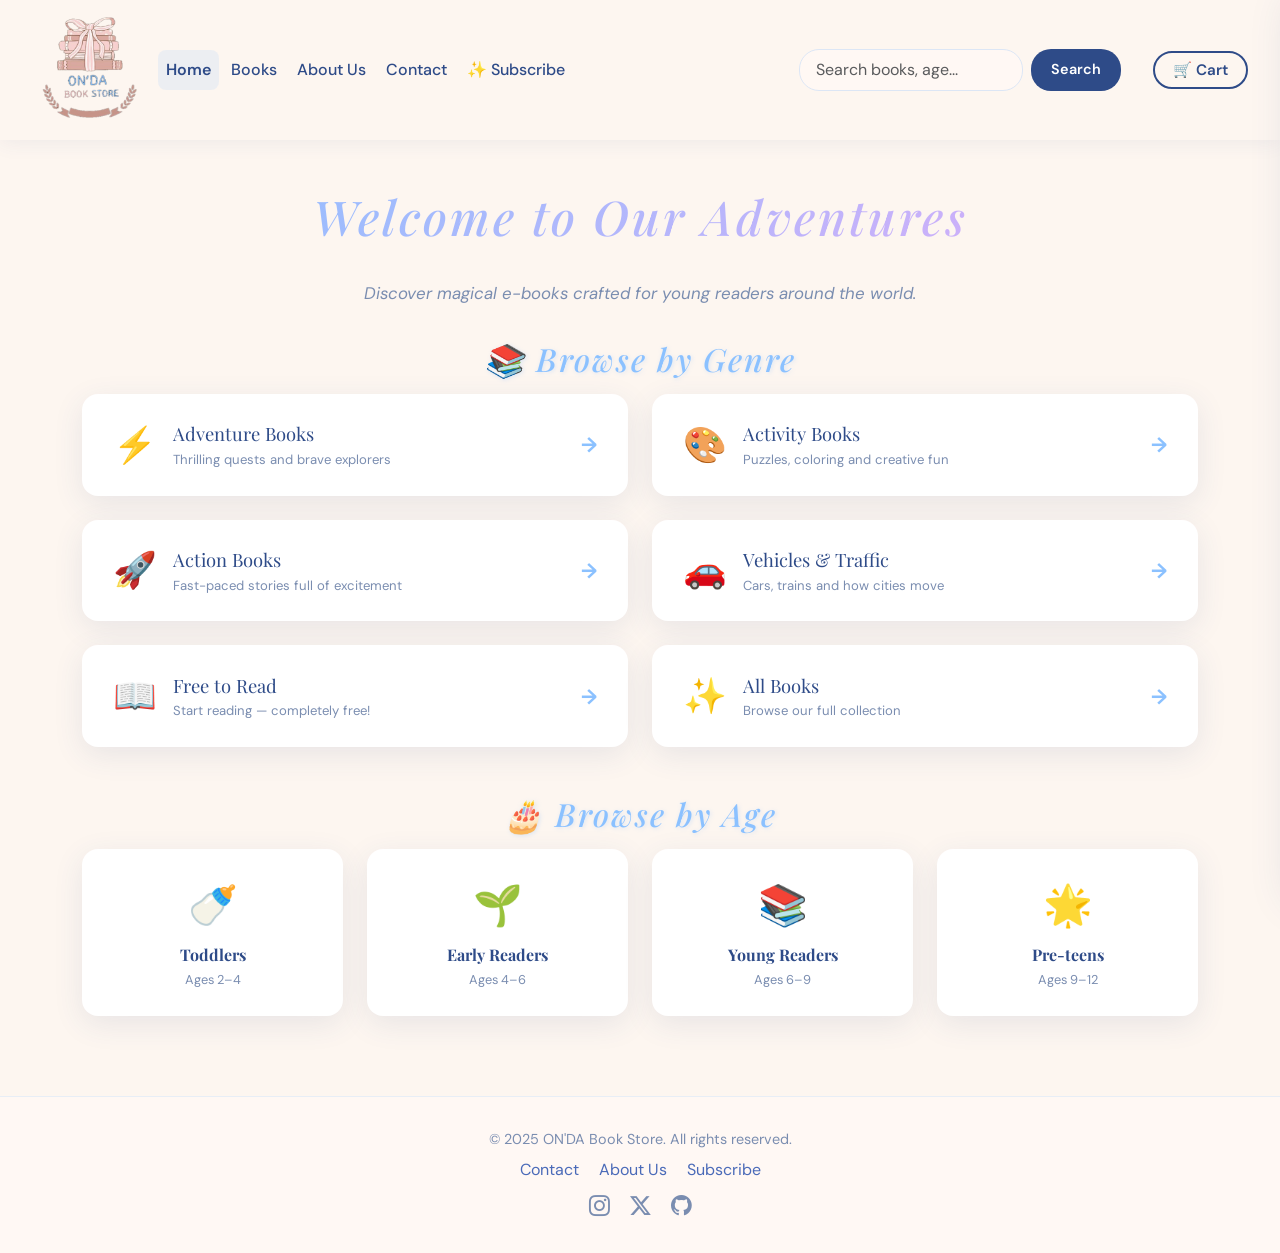
==== commit 36d79115: "hatalar düzeltildi" ====
--- a/index.html
+++ b/index.html
@@ -22,14 +22,13 @@
         <li class="nav-item"><a class="nav-link" href="subscription.html">✨ Subscribe</a></li>
       </ul>
       <div class="d-flex align-items-center gap-3">
-        <form class="d-flex" onsubmit="event.preventDefault(); searchSite();"><input id="searchBox" class="form-control me-2" type="text" placeholder="Search..."><button class="btn btn-search" type="submit">Search</button></form>
+        <form class="d-flex" onsubmit="event.preventDefault(); doSearch();"><input id="searchBox" class="form-control me-2" type="text" placeholder="Search books, age..."><button class="btn btn-search" type="submit">Search</button></form>
         <div id="authNavArea"></div>
         <button id="cartBtn" class="btn-cart" onclick="openCart()">🛒 Cart <span class="cart-badge">0</span></button>
       </div>
     </div>
   </div>
 </nav>
-<!-- CART SIDEBAR -->
 <div class="cart-overlay" id="cartOverlay"></div>
 <div class="cart-sidebar" id="cartSidebar">
   <div class="cart-header"><h3>🛒 My Cart</h3><button class="btn-close-cart" onclick="closeCart()">✕</button></div>
@@ -40,7 +39,6 @@
     <button class="btn-view-cart" onclick="window.location.href='cart.html'; closeCart();">View Cart</button>
   </div>
 </div>
-<!-- PAYMENT MODAL -->
 <div class="modal-overlay" id="paymentModal">
   <div class="payment-modal" style="position:relative">
     <button class="btn-close-modal" onclick="closePaymentModal()">✕</button>
@@ -62,97 +60,132 @@
     <div class="success-state" style="display:none">
       <span class="checkmark">✅</span>
       <h4>Order Confirmed!</h4>
-      <p>Thank you! Your e-books are now available in your account.</p>
+      <p>Your e-books are now available in your library!</p>
+    </div>
+  </div>
+</div>
+<div class="modal-overlay" id="authModal">
+  <div class="auth-modal" style="position:relative">
+    <button class="btn-close-modal" onclick="closeAuthModal()">✕</button>
+    <div class="auth-tabs">
+      <button class="auth-tab active" data-tab="signin" onclick="showAuthTab('signin')">Sign In</button>
+      <button class="auth-tab" data-tab="signup" onclick="showAuthTab('signup')">Sign Up</button>
+    </div>
+    <button class="btn-google-auth" onclick="signInWithGoogle()"><img src="https://www.gstatic.com/firebasejs/ui/2.0.0/images/auth/google.svg" width="20"> Continue with Google</button>
+    <div class="auth-divider"><span>or</span></div>
+    <div id="signinForm">
+      <div class="card-field"><label>Email</label><input type="email" id="siEmail" class="form-control" placeholder="you@example.com"></div>
+      <div class="card-field"><label>Password</label><input type="password" id="siPass" class="form-control" placeholder="••••••••"></div>
+      <p id="authError" class="auth-error"></p>
+      <button class="btn-pay" onclick="handleSignIn()">Sign In</button>
+    </div>
+    <div id="signupForm" style="display:none">
+      <div class="card-field"><label>Full Name</label><input type="text" id="suName" class="form-control" placeholder="Your name"></div>
+      <div class="card-field"><label>Email</label><input type="email" id="suEmail" class="form-control" placeholder="you@example.com"></div>
+      <div class="card-field"><label>Password</label><input type="password" id="suPass" class="form-control" placeholder="Min. 6 characters"></div>
+      <div class="card-field"><label>Confirm Password</label><input type="password" id="suPass2" class="form-control" placeholder="Repeat password"></div>
+      <p id="authError" class="auth-error"></p>
+      <button class="btn-pay" onclick="handleSignUp()">Create Account</button>
     </div>
   </div>
 </div>
 
 <div class="container" id="content">
-  <div class="row"><div class="col-12 text-center mt-5 mb-3"><h1 class="anabaslik">Welcome to Our Adventures</h1></div></div>
-
-  <div class="category-section">
-    <div class="carousel-wrapper">
-      <div id="carousel1" class="carousel slide" data-bs-ride="carousel">
-        <div class="carousel-indicators">
-          <button type="button" data-bs-target="#carousel1" data-bs-slide-to="0" class="active" aria-label="Slide 1"></button>
-          <button type="button" data-bs-target="#carousel1" data-bs-slide-to="1" aria-label="Slide 2"></button>
-          <button type="button" data-bs-target="#carousel1" data-bs-slide-to="2" aria-label="Slide 3"></button>
-        </div>
-        <div class="carousel-inner">
-          <div class="carousel-item active"><img src="kapak.png" alt="Adventure Book 1"></div>
-          <div class="carousel-item"><img src="kapak.png" alt="Adventure Book 2"></div>
-          <div class="carousel-item"><img src="kapak.png" alt="Adventure Book 3"></div>
-        </div>
-        <button class="carousel-control-prev" type="button" data-bs-target="#carousel1" data-bs-slide="prev"><span class="carousel-control-prev-icon"></span><span class="visually-hidden">Previous</span></button>
-        <button class="carousel-control-next" type="button" data-bs-target="#carousel1" data-bs-slide="next"><span class="carousel-control-next-icon"></span><span class="visually-hidden">Next</span></button>
-      </div>
-    </div>
-    <h2 class="category-title mt-4">Adventure Books</h2>
-    <p class="category-desc">Dive into thrilling worlds where every page becomes a new quest.</p>
-  </div>
-
-  <div class="category-section">
-    <div class="carousel-wrapper">
-      <div id="carousel2" class="carousel slide" data-bs-ride="carousel">
-        <div class="carousel-indicators">
-          <button type="button" data-bs-target="#carousel2" data-bs-slide-to="0" class="active" aria-label="Slide 1"></button>
-          <button type="button" data-bs-target="#carousel2" data-bs-slide-to="1" aria-label="Slide 2"></button>
-          <button type="button" data-bs-target="#carousel2" data-bs-slide-to="2" aria-label="Slide 3"></button>
-        </div>
-        <div class="carousel-inner">
-          <div class="carousel-item active"><img src="kapak.png" alt="Activity Book 1"></div>
-          <div class="carousel-item"><img src="kapak.png" alt="Activity Book 2"></div>
-          <div class="carousel-item"><img src="kapak.png" alt="Activity Book 3"></div>
-        </div>
-        <button class="carousel-control-prev" type="button" data-bs-target="#carousel2" data-bs-slide="prev"><span class="carousel-control-prev-icon"></span><span class="visually-hidden">Previous</span></button>
-        <button class="carousel-control-next" type="button" data-bs-target="#carousel2" data-bs-slide="next"><span class="carousel-control-next-icon"></span><span class="visually-hidden">Next</span></button>
-      </div>
-    </div>
-    <h2 class="category-title mt-4">Activity Books</h2>
-    <p class="category-desc">Engage young minds with our curated activity books. Perfect for all ages.</p>
-  </div>
-
-  <div class="category-section">
-    <div class="carousel-wrapper">
-      <div id="carousel3" class="carousel slide" data-bs-ride="carousel">
-        <div class="carousel-indicators">
-          <button type="button" data-bs-target="#carousel3" data-bs-slide-to="0" class="active" aria-label="Slide 1"></button>
-          <button type="button" data-bs-target="#carousel3" data-bs-slide-to="1" aria-label="Slide 2"></button>
-          <button type="button" data-bs-target="#carousel3" data-bs-slide-to="2" aria-label="Slide 3"></button>
-        </div>
-        <div class="carousel-inner">
-          <div class="carousel-item active"><img src="kapak.png" alt="Action Book 1"></div>
-          <div class="carousel-item"><img src="kapak.png" alt="Action Book 2"></div>
-          <div class="carousel-item"><img src="kapak.png" alt="Action Book 3"></div>
-        </div>
-        <button class="carousel-control-prev" type="button" data-bs-target="#carousel3" data-bs-slide="prev"><span class="carousel-control-prev-icon"></span><span class="visually-hidden">Previous</span></button>
-        <button class="carousel-control-next" type="button" data-bs-target="#carousel3" data-bs-slide="next"><span class="carousel-control-next-icon"></span><span class="visually-hidden">Next</span></button>
-      </div>
-    </div>
-    <h2 class="category-title mt-4">Action Books</h2>
-    <p class="category-desc">Heart-pounding stories and fast-paced narratives that will leave you breathless.</p>
-  </div>
-
-  <div class="category-section">
-    <div class="carousel-wrapper">
-      <div id="carousel4" class="carousel slide" data-bs-ride="carousel">
-        <div class="carousel-indicators">
-          <button type="button" data-bs-target="#carousel4" data-bs-slide-to="0" class="active" aria-label="Slide 1"></button>
-          <button type="button" data-bs-target="#carousel4" data-bs-slide-to="1" aria-label="Slide 2"></button>
-          <button type="button" data-bs-target="#carousel4" data-bs-slide-to="2" aria-label="Slide 3"></button>
-        </div>
-        <div class="carousel-inner">
-          <div class="carousel-item active"><img src="kapak.png" alt="Vehicles Book 1"></div>
-          <div class="carousel-item"><img src="kapak.png" alt="Vehicles Book 2"></div>
-          <div class="carousel-item"><img src="kapak.png" alt="Vehicles Book 3"></div>
-        </div>
-        <button class="carousel-control-prev" type="button" data-bs-target="#carousel4" data-bs-slide="prev"><span class="carousel-control-prev-icon"></span><span class="visually-hidden">Previous</span></button>
-        <button class="carousel-control-next" type="button" data-bs-target="#carousel4" data-bs-slide="next"><span class="carousel-control-next-icon"></span><span class="visually-hidden">Next</span></button>
-      </div>
-    </div>
-    <h2 class="category-title mt-4">Vehicles &amp; Traffic Books</h2>
-    <p class="category-desc">Explore the fascinating world of vehicles and transportation.</p>
-  </div>
+  <div class="col-12 text-center mt-5 mb-4">
+    <h1 class="anabaslik">Welcome to Our Adventures</h1>
+    <p class="category-desc">Discover magical e-books crafted for young readers around the world.</p>
+  </div>
+
+  <!-- GENRE CATEGORIES — 2 per row -->
+  <h2 class="category-title mb-3">📚 Browse by Genre</h2>
+  <div class="row">
+    <div class="col-md-6 mb-4">
+      <div class="cat-card" onclick="goToCategory('adventure')">
+        <div class="cat-card-emoji">⚡</div>
+        <div class="cat-card-info">
+          <div class="cat-card-title">Adventure Books</div>
+          <div class="cat-card-desc">Thrilling quests and brave explorers</div>
+        </div>
+        <span class="cat-card-arrow">→</span>
+      </div>
+    </div>    <div class="col-md-6 mb-4">
+      <div class="cat-card" onclick="goToCategory('activity')">
+        <div class="cat-card-emoji">🎨</div>
+        <div class="cat-card-info">
+          <div class="cat-card-title">Activity Books</div>
+          <div class="cat-card-desc">Puzzles, coloring and creative fun</div>
+        </div>
+        <span class="cat-card-arrow">→</span>
+      </div>
+    </div>    <div class="col-md-6 mb-4">
+      <div class="cat-card" onclick="goToCategory('action')">
+        <div class="cat-card-emoji">🚀</div>
+        <div class="cat-card-info">
+          <div class="cat-card-title">Action Books</div>
+          <div class="cat-card-desc">Fast-paced stories full of excitement</div>
+        </div>
+        <span class="cat-card-arrow">→</span>
+      </div>
+    </div>    <div class="col-md-6 mb-4">
+      <div class="cat-card" onclick="goToCategory('vehicles')">
+        <div class="cat-card-emoji">🚗</div>
+        <div class="cat-card-info">
+          <div class="cat-card-title">Vehicles & Traffic</div>
+          <div class="cat-card-desc">Cars, trains and how cities move</div>
+        </div>
+        <span class="cat-card-arrow">→</span>
+      </div>
+    </div>    <div class="col-md-6 mb-4">
+      <div class="cat-card" onclick="goToCategory('free')">
+        <div class="cat-card-emoji">📖</div>
+        <div class="cat-card-info">
+          <div class="cat-card-title">Free to Read</div>
+          <div class="cat-card-desc">Start reading — completely free!</div>
+        </div>
+        <span class="cat-card-arrow">→</span>
+      </div>
+    </div>    <div class="col-md-6 mb-4">
+      <div class="cat-card" onclick="goToCategory('all')">
+        <div class="cat-card-emoji">✨</div>
+        <div class="cat-card-info">
+          <div class="cat-card-title">All Books</div>
+          <div class="cat-card-desc">Browse our full collection</div>
+        </div>
+        <span class="cat-card-arrow">→</span>
+      </div>
+    </div>
+  </div>
+
+  <!-- AGE CATEGORIES -->
+  <h2 class="category-title mb-3 mt-4">🎂 Browse by Age</h2>
+  <div class="row justify-content-center">
+    <div class="col-6 col-md-3 mb-3">
+      <div class="age-card" onclick="goToCategory('age-2-4')">
+        <div class="age-emoji">🍼</div>
+        <div class="age-label">Toddlers</div>
+        <div class="age-range">Ages 2–4</div>
+      </div>
+    </div>    <div class="col-6 col-md-3 mb-3">
+      <div class="age-card" onclick="goToCategory('age-4-6')">
+        <div class="age-emoji">🌱</div>
+        <div class="age-label">Early Readers</div>
+        <div class="age-range">Ages 4–6</div>
+      </div>
+    </div>    <div class="col-6 col-md-3 mb-3">
+      <div class="age-card" onclick="goToCategory('age-6-9')">
+        <div class="age-emoji">📚</div>
+        <div class="age-label">Young Readers</div>
+        <div class="age-range">Ages 6–9</div>
+      </div>
+    </div>    <div class="col-6 col-md-3 mb-3">
+      <div class="age-card" onclick="goToCategory('age-9-12')">
+        <div class="age-emoji">🌟</div>
+        <div class="age-label">Pre-teens</div>
+        <div class="age-range">Ages 9–12</div>
+      </div>
+    </div>
+  </div>
+
 </div>
 
 <footer class="footer text-center">
@@ -173,32 +206,16 @@
 <script src="https://cdn.jsdelivr.net/npm/bootstrap@5.0.2/dist/js/bootstrap.bundle.min.js" integrity="sha384-MrcW6ZMFYlzcLA8Nl+NtUVF0sA7MsXsP1UyJoMp4YLEuNSfAP+JcXn/tWtIaxVXM" crossorigin="anonymous"></script>
 <script type="module" src="firebase.js"></script>
 <script src="cart.js"></script>
-<!-- AUTH MODAL -->
-<div class="modal-overlay" id="authModal">
-  <div class="auth-modal" style="position:relative">
-    <button class="btn-close-modal" onclick="closeAuthModal()">✕</button>
-    <div class="auth-tabs">
-      <button class="auth-tab active" data-tab="signin" onclick="showAuthTab('signin')">Sign In</button>
-      <button class="auth-tab" data-tab="signup" onclick="showAuthTab('signup')">Sign Up</button>
-    </div>
-    <button class="btn-google-auth" onclick="signInWithGoogle()"><img src="https://www.gstatic.com/firebasejs/ui/2.0.0/images/auth/google.svg" width="20"> Continue with Google</button>
-    <div class="auth-divider"><span>or</span></div>
-    <div id="signinForm">
-      <div class="card-field"><label>Email</label><input type="email" id="siEmail" class="form-control" placeholder="you@example.com"></div>
-      <div class="card-field"><label>Password</label><input type="password" id="siPass" class="form-control" placeholder="••••••••"></div>
-      <p id="authError" class="auth-error"></p>
-      <button class="btn-pay" onclick="handleSignIn()">Sign In</button>
-    </div>
-    <div id="signupForm" style="display:none">
-      <div class="card-field"><label>Full Name</label><input type="text" id="suName" class="form-control" placeholder="Your name"></div>
-      <div class="card-field"><label>Email</label><input type="email" id="suEmail" class="form-control" placeholder="you@example.com"></div>
-      <div class="card-field"><label>Password</label><input type="password" id="suPass" class="form-control" placeholder="Min. 6 characters"></div>
-      <div class="card-field"><label>Confirm Password</label><input type="password" id="suPass2" class="form-control" placeholder="Repeat password"></div>
-      <p id="authError" class="auth-error"></p>
-      <button class="btn-pay" onclick="handleSignUp()">Create Account</button>
-    </div>
-  </div>
-</div>
 <script type="module" src="auth.js"></script>
+<script>
+window.goToCategory = function(cat) {
+  window.location.href = 'books.html#cat-' + cat;
+};
+
+window.doSearch = function() {
+  const term = document.getElementById('searchBox').value.trim();
+  if (term) window.location.href = 'books.html?search=' + encodeURIComponent(term);
+};
+</script>
 </body>
 </html>
--- a/style.css
+++ b/style.css
@@ -1410,14 +1410,17 @@
   right: 0;
   background: var(--card-bg);
   border-radius: 14px;
-  box-shadow: 0 10px 40px rgba(46,75,136,0.15);
-  min-width: 200px;
+  box-shadow: 0 10px 40px rgba(46,75,136,0.2);
+  min-width: 210px;
   padding: 0.5rem;
   display: none;
-  z-index: 999;
+  z-index: 9999;
+  border: 1px solid rgba(139,193,255,0.2);
+}
+.user-dropdown.open {
+  display: block;
   animation: fadeUp 0.2s ease;
 }
-.user-dropdown.open { display: block; }
 .user-dropdown-name {
   padding: 0.6rem 0.8rem;
   font-weight: 600;
@@ -1580,3 +1583,185 @@
   color: var(--navy);
   margin: 0;
 }
+
+/* ─── CATEGORY CLICK ─── */
+.category-link {
+  cursor: pointer;
+  transition: transform 0.2s ease, box-shadow 0.2s ease;
+  border-radius: var(--radius);
+  padding: 1rem;
+  margin: 0 -1rem;
+}
+.category-link:hover {
+  transform: translateY(-3px);
+  background: rgba(139,193,255,0.05);
+}
+.category-link:hover .category-title {
+  color: var(--navy);
+}
+
+.see-all-link {
+  font-size: 0.9rem;
+  font-style: normal;
+  font-family: 'DM Sans', sans-serif;
+  color: var(--accent);
+  font-weight: 600;
+  letter-spacing: 0;
+  margin-left: 0.5rem;
+  transition: color 0.2s;
+}
+.category-link:hover .see-all-link {
+  color: var(--navy);
+}
+
+/* ─── SMOOTH SCROLL ─── */
+html { scroll-behavior: smooth; }
+
+/* Category anchor offset for fixed navbar */
+.category-title[id] {
+  scroll-margin-top: 120px;
+}
+
+/* ─── PDF READER MODAL ─── */
+.pdf-reader-modal {
+  background: var(--card-bg);
+  border-radius: 20px;
+  width: 95vw;
+  max-width: 700px;
+  height: 90vh;
+  display: flex;
+  flex-direction: column;
+  box-shadow: 0 30px 80px rgba(0,0,0,0.3);
+  animation: fadeUp 0.3s ease;
+  overflow: hidden;
+}
+.pdf-reader-header {
+  display: flex;
+  justify-content: space-between;
+  align-items: center;
+  padding: 1rem 1.5rem;
+  border-bottom: 1px solid rgba(139,193,255,0.2);
+  flex-shrink: 0;
+}
+.pdf-reader-header h3 {
+  font-family: 'Playfair Display', serif;
+  color: var(--navy);
+  margin: 0;
+  font-size: 1.2rem;
+}
+.pdf-reader-body {
+  flex: 1;
+  overflow: hidden;
+}
+.pdf-reader-body iframe {
+  width: 100%;
+  height: 100%;
+  border: none;
+}
+
+/* ─── BTN FREE ─── */
+.btn-free {
+  background: linear-gradient(135deg, #b5f4c1, #4caf50) !important;
+  color: #fff !important;
+}
+.btn-free:hover {
+  transform: translateY(-2px);
+  box-shadow: 0 4px 15px rgba(76,175,80,0.3);
+}
+
+/* ─── INDEX CATEGORY CARDS ─── */
+.cat-card {
+  background: var(--card-bg);
+  border-radius: var(--radius);
+  box-shadow: var(--shadow);
+  padding: 1.4rem 1.8rem;
+  display: flex;
+  align-items: center;
+  gap: 1rem;
+  cursor: pointer;
+  transition: transform 0.25s ease, box-shadow 0.25s ease;
+  border: 2px solid transparent;
+  height: 100%;
+}
+.cat-card:hover {
+  transform: translateY(-4px);
+  box-shadow: 0 12px 35px rgba(46,75,136,0.15);
+  border-color: var(--accent);
+}
+.cat-card-emoji { font-size: 2.2rem; flex-shrink: 0; }
+.cat-card-info { flex: 1; }
+.cat-card-title {
+  font-family: 'Playfair Display', serif;
+  font-size: 1.15rem;
+  color: var(--navy);
+  margin-bottom: 2px;
+}
+.cat-card-desc { font-size: 0.82rem; color: var(--text-muted); }
+.cat-card-arrow {
+  font-size: 1.3rem;
+  color: var(--accent);
+  font-weight: 700;
+  transition: transform 0.2s;
+}
+.cat-card:hover .cat-card-arrow { transform: translateX(4px); }
+
+/* ─── AGE CARDS ─── */
+.age-card {
+  background: var(--card-bg);
+  border-radius: var(--radius);
+  box-shadow: var(--shadow);
+  padding: 1.5rem 1rem;
+  text-align: center;
+  cursor: pointer;
+  transition: transform 0.25s ease, box-shadow 0.25s ease;
+  border: 2px solid transparent;
+}
+.age-card:hover {
+  transform: translateY(-5px);
+  box-shadow: 0 12px 35px rgba(46,75,136,0.15);
+  border-color: var(--accent2);
+}
+.age-emoji { font-size: 2.5rem; margin-bottom: 0.5rem; }
+.age-label {
+  font-family: 'Playfair Display', serif;
+  font-size: 1rem;
+  color: var(--navy);
+  font-weight: 700;
+}
+.age-range { font-size: 0.8rem; color: var(--text-muted); margin-top: 3px; }
+
+/* ─── AGE TAG ON BOOK CARDS ─── */
+.age-tag {
+  display: inline-block;
+  background: rgba(139,193,255,0.15);
+  color: var(--navy-light);
+  font-size: 0.72rem;
+  font-weight: 600;
+  padding: 2px 8px;
+  border-radius: 10px;
+  margin-bottom: 6px;
+}
+
+/* ─── SEARCH BANNER ─── */
+.search-banner {
+  display: flex;
+  align-items: center;
+  justify-content: space-between;
+  background: linear-gradient(135deg, rgba(139,193,255,0.15), rgba(220,172,248,0.15));
+  border-radius: 12px;
+  padding: 0.8rem 1.2rem;
+  margin-bottom: 2rem;
+  font-weight: 600;
+  color: var(--navy);
+}
+.btn-clear-search {
+  background: none;
+  border: 1.5px solid var(--navy);
+  border-radius: 8px;
+  padding: 4px 12px;
+  color: var(--navy);
+  cursor: pointer;
+  font-size: 0.85rem;
+  transition: all 0.2s;
+}
+.btn-clear-search:hover { background: var(--navy); color: #fff; }
